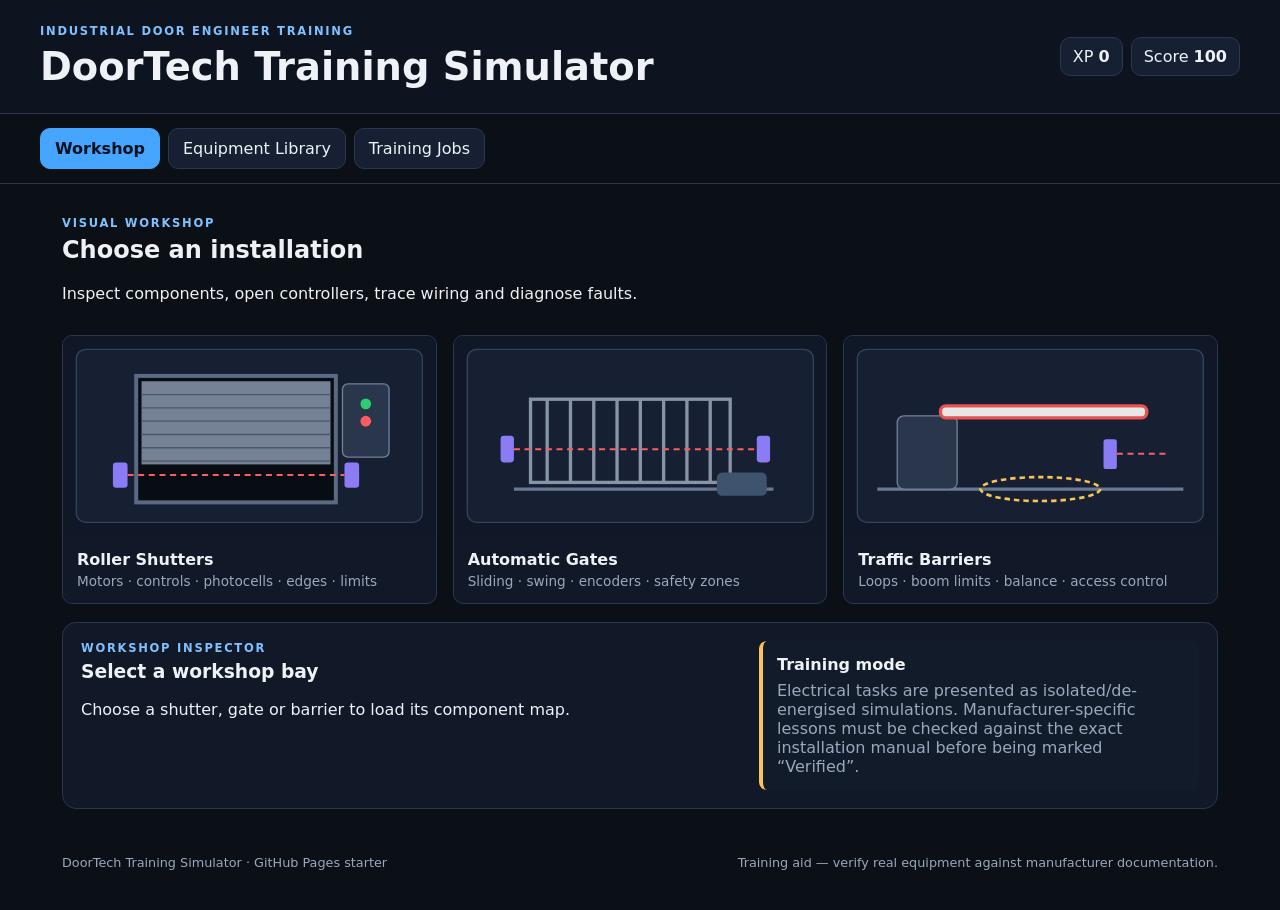
==== index.html @ 141a3319 "Add files via upload" ====
<!doctype html>
<html lang="en">
<head>
  <meta charset="utf-8">
  <meta name="viewport" content="width=device-width,initial-scale=1">
  <meta name="theme-color" content="#111827">
  <title>DoorTech Training Simulator</title>
  <link rel="stylesheet" href="css/main.css">
</head>
<body>
<header class="topbar">
  <div>
    <div class="eyebrow">INDUSTRIAL DOOR ENGINEER TRAINING</div>
    <h1>DoorTech Training Simulator</h1>
  </div>
  <div class="stats">
    <span>XP <b id="xp">0</b></span>
    <span>Score <b id="score">100</b></span>
  </div>
</header>

<nav class="tabs" aria-label="Main navigation">
  <button class="tab active" data-view="workshop">Workshop</button>
  <button class="tab" data-view="library">Equipment Library</button>
  <button class="tab" data-view="jobs">Training Jobs</button>
</nav>

<main>
<section id="workshop" class="view active">
  <div class="hero">
    <div>
      <div class="eyebrow">VISUAL WORKSHOP</div>
      <h2>Choose an installation</h2>
      <p>Inspect components, open controllers, trace wiring and diagnose faults.</p>
    </div>
  </div>

  <div class="bay-grid">
    <button class="bay" data-job="roller">
      <svg viewBox="0 0 560 300" role="img" aria-label="Industrial roller shutter">
        <rect x="20" y="20" width="520" height="260" rx="14" class="wall"/>
        <rect x="110" y="60" width="300" height="190" class="opening"/>
        <rect x="118" y="68" width="284" height="125" class="curtain"/>
        <g class="slats">
          <path d="M118 88H402M118 108H402M118 128H402M118 148H402M118 168H402M118 188H402"/>
        </g>
        <rect x="420" y="72" width="70" height="110" rx="8" class="control"/>
        <circle cx="455" cy="102" r="8" class="green"/>
        <circle cx="455" cy="128" r="8" class="red"/>
        <rect x="75" y="190" width="22" height="38" rx="5" class="sensor"/>
        <rect x="423" y="190" width="22" height="38" rx="5" class="sensor"/>
        <path d="M97 209H423" class="beam"/>
      </svg>
      <div class="bay-copy"><strong>Roller Shutters</strong><span>Motors · controls · photocells · edges · limits</span></div>
    </button>

    <button class="bay" data-job="gate">
      <svg viewBox="0 0 560 300" role="img" aria-label="Sliding gate">
        <rect x="20" y="20" width="520" height="260" rx="14" class="wall"/>
        <path d="M90 230H480" class="ground"/>
        <g class="gate">
          <rect x="115" y="95" width="300" height="125"/>
          <path d="M140 95V220M175 95V220M210 95V220M245 95V220M280 95V220M315 95V220M350 95V220M385 95V220"/>
        </g>
        <rect x="395" y="205" width="75" height="35" rx="8" class="motor"/>
        <rect x="70" y="150" width="20" height="40" rx="5" class="sensor"/>
        <rect x="455" y="150" width="20" height="40" rx="5" class="sensor"/>
        <path d="M90 170H455" class="beam"/>
      </svg>
      <div class="bay-copy"><strong>Automatic Gates</strong><span>Sliding · swing · encoders · safety zones</span></div>
    </button>

    <button class="bay" data-job="barrier">
      <svg viewBox="0 0 560 300" role="img" aria-label="Traffic barrier">
        <rect x="20" y="20" width="520" height="260" rx="14" class="wall"/>
        <path d="M50 230H510" class="ground"/>
        <rect x="80" y="120" width="90" height="110" rx="10" class="control"/>
        <rect x="145" y="105" width="310" height="18" rx="8" class="boom"/>
        <rect x="390" y="155" width="20" height="45" rx="4" class="sensor"/>
        <path d="M410 177H490" class="beam"/>
        <ellipse cx="295" cy="230" rx="90" ry="18" class="loop"/>
      </svg>
      <div class="bay-copy"><strong>Traffic Barriers</strong><span>Loops · boom limits · balance · access control</span></div>
    </button>
  </div>

  <div class="panel two-col">
    <div>
      <div class="eyebrow">WORKSHOP INSPECTOR</div>
      <h3 id="inspect-title">Select a workshop bay</h3>
      <p id="inspect-copy">Choose a shutter, gate or barrier to load its component map.</p>
      <div id="component-buttons" class="component-buttons"></div>
    </div>
    <div class="callout">
      <strong>Training mode</strong>
      <p>Electrical tasks are presented as isolated/de-energised simulations. Manufacturer-specific lessons must be checked against the exact installation manual before being marked “Verified”.</p>
    </div>
  </div>
</section>

<section id="library" class="view">
  <div class="section-head">
    <div><div class="eyebrow">SEARCHABLE CATALOGUE</div><h2>Equipment Library</h2></div>
    <input id="equipment-search" type="search" placeholder="Search make, model or product type…">
  </div>
  <div class="filters">
    <select id="manufacturer-filter"><option value="">All manufacturers</option></select>
    <select id="type-filter"><option value="">All equipment</option></select>
    <label class="check"><input id="verified-filter" type="checkbox"> Verified records only</label>
  </div>
  <div id="equipment-grid" class="equipment-grid"></div>
</section>

<section id="jobs" class="view">
  <div class="section-head">
    <div><div class="eyebrow">INTERACTIVE TRAINING</div><h2>Training Jobs</h2></div>
  </div>
  <div id="job-grid" class="job-grid"></div>

  <div id="simulator" class="simulator hidden">
    <div class="sim-head">
      <div><div class="eyebrow" id="sim-code"></div><h2 id="sim-title"></h2></div>
      <button id="close-sim" class="secondary">Close job</button>
    </div>
    <div class="sim-layout">
      <div class="visual-panel">
        <svg id="shutter-sim" viewBox="0 0 660 420" aria-label="Roller shutter simulation">
          <rect x="25" y="25" width="610" height="370" rx="18" class="wall"/>
          <rect x="105" y="78" width="340" height="250" class="opening"/>
          <g id="sim-curtain">
            <rect x="114" y="87" width="322" height="170" class="curtain"/>
            <g class="slats"><path d="M114 110H436M114 135H436M114 160H436M114 185H436M114 210H436M114 235H436"/></g>
          </g>
          <rect x="475" y="90" width="105" height="150" rx="10" class="control"/>
          <text x="527" y="120" text-anchor="middle" class="svgtext">CONTROL</text>
          <circle cx="527" cy="150" r="10" class="green"/>
          <circle cx="527" cy="183" r="10" class="red"/>
          <rect x="70" y="272" width="25" height="48" rx="5" class="sensor"/>
          <rect x="450" y="272" width="25" height="48" rx="5" class="sensor"/>
          <path id="sim-beam" d="M95 296H450" class="beam"/>
          <rect x="114" y="254" width="322" height="12" rx="4" class="edge"/>
        </svg>
        <div class="sim-controls">
          <button id="cmd-open">OPEN</button>
          <button id="cmd-stop">STOP</button>
          <button id="cmd-close">CLOSE</button>
          <button id="break-beam" class="secondary">Obstruct photocell</button>
        </div>
      </div>

      <div class="task-panel">
        <div id="task-copy"></div>
        <div id="wiring-puzzle"></div>
        <div id="sim-result" class="result"></div>
      </div>
    </div>
  </div>
</section>
</main>

<footer>
  <span>DoorTech Training Simulator · GitHub Pages starter</span>
  <span>Training aid — verify real equipment against manufacturer documentation.</span>
</footer>

<script src="js/app.js"></script>
</body>
</html>
---- css/main.css ----
:root{
 --bg:#0b0f16;--panel:#111827;--card:#172033;--line:#2b374d;--text:#eef2f7;--muted:#9aa8bd;
 --accent:#46a6ff;--good:#2ecc71;--bad:#ff5b62;--warn:#f8c555;--purple:#8b7cf6
}
*{box-sizing:border-box}body{margin:0;font-family:Inter,ui-sans-serif,system-ui,-apple-system,Segoe UI,sans-serif;background:var(--bg);color:var(--text)}
button,input,select{font:inherit}.topbar{display:flex;justify-content:space-between;gap:18px;align-items:center;padding:24px max(20px,calc((100% - 1200px)/2));border-bottom:1px solid var(--line);background:#0d1420}
h1,h2,h3,p{margin-top:0}h1{font-size:clamp(1.5rem,3vw,2.4rem);margin-bottom:0}.eyebrow{font-size:.72rem;letter-spacing:.15em;color:#7fc1ff;font-weight:800;margin-bottom:6px}
.stats{display:flex;gap:8px;flex-wrap:wrap}.stats span{background:var(--card);border:1px solid var(--line);padding:9px 12px;border-radius:10px}
.tabs{display:flex;gap:8px;padding:14px max(20px,calc((100% - 1200px)/2));border-bottom:1px solid var(--line);overflow:auto}
button,.tab{border:1px solid var(--line);background:var(--card);color:var(--text);border-radius:10px;padding:10px 14px;cursor:pointer;transition:.15s}
button:hover{border-color:var(--accent)}button.active,.tab.active{background:var(--accent);color:#06111f;border-color:var(--accent);font-weight:800}.secondary{background:transparent}
main{max-width:1200px;margin:auto;padding:22px}.view{display:none}.view.active{display:block}.hero{padding:10px 0 16px}
.bay-grid{display:grid;grid-template-columns:repeat(3,1fr);gap:16px}.bay{padding:0;overflow:hidden;text-align:left;background:var(--panel)}.bay svg{display:block;width:100%;background:#101827}.bay-copy{display:flex;flex-direction:column;gap:4px;padding:14px}.bay-copy span{color:var(--muted);font-size:.85rem}
.wall{fill:#172033;stroke:#33425d;stroke-width:2}.opening{fill:#080d14;stroke:#5a6a83;stroke-width:6}.curtain{fill:#758196}.slats{fill:none;stroke:#4b5669;stroke-width:2}.control{fill:#29364b;stroke:#71809a;stroke-width:2}.green{fill:#2ecc71}.red{fill:#ff5b62}.sensor{fill:#8b7cf6}.beam{stroke:#ff5b62;stroke-width:3;stroke-dasharray:9 7}.ground{stroke:#687891;stroke-width:5}.gate{fill:none;stroke:#8793a6;stroke-width:5}.motor{fill:#3e536d}.boom{fill:#e7e7e7;stroke:#e65353;stroke-width:5}.loop{fill:none;stroke:#f8c555;stroke-width:4;stroke-dasharray:8 6}.edge{fill:#f8c555}.svgtext{fill:#fff;font-size:14px}
.panel{background:var(--panel);border:1px solid var(--line);border-radius:14px;padding:18px;margin-top:18px}.two-col{display:grid;grid-template-columns:1.2fr .8fr;gap:18px}.callout{background:#121b29;border-left:4px solid var(--warn);padding:14px;border-radius:8px}.callout p{color:var(--muted);margin:7px 0 0}
.component-buttons{display:flex;flex-wrap:wrap;gap:8px}.section-head{display:flex;justify-content:space-between;align-items:end;gap:16px;margin-bottom:14px}.section-head input{width:min(420px,100%);background:var(--panel);border:1px solid var(--line);color:var(--text);padding:11px 13px;border-radius:10px}
.filters{display:flex;flex-wrap:wrap;gap:10px;margin-bottom:16px}.filters select{background:var(--panel);border:1px solid var(--line);color:var(--text);padding:10px;border-radius:9px}.check{display:flex;align-items:center;gap:8px;color:var(--muted)}
.equipment-grid,.job-grid{display:grid;grid-template-columns:repeat(3,1fr);gap:14px}.equipment-card,.job-card{background:var(--panel);border:1px solid var(--line);border-radius:14px;padding:15px}.equipment-card h3,.job-card h3{margin-bottom:7px}.meta{display:flex;gap:6px;flex-wrap:wrap;margin:9px 0}.pill{font-size:.72rem;background:#202c40;border:1px solid #35435b;color:#bfcee2;padding:4px 7px;border-radius:999px}.pill.verified{border-color:#2d8152;color:#71dda0}.equipment-card p,.job-card p{color:var(--muted);font-size:.88rem}.empty{color:var(--muted);padding:30px;text-align:center;border:1px dashed var(--line);border-radius:12px}
.simulator{margin-top:22px;border-top:1px solid var(--line);padding-top:20px}.hidden{display:none!important}.sim-head{display:flex;justify-content:space-between;gap:15px}.sim-layout{display:grid;grid-template-columns:1.1fr .9fr;gap:18px}.visual-panel,.task-panel{background:var(--panel);border:1px solid var(--line);border-radius:14px;padding:14px}.visual-panel svg{width:100%;display:block}.sim-controls{display:flex;flex-wrap:wrap;gap:8px;margin-top:10px}.wire-grid,.term-grid{display:grid;grid-template-columns:repeat(2,1fr);gap:8px;margin:10px 0}.wire.active,.terminal.active{border-color:var(--accent);outline:2px solid #1d4f79}.terminal{min-height:62px;text-align:left}.terminal small{display:block;color:var(--muted);margin-top:3px}.dot{display:inline-block;width:15px;height:15px;border-radius:50%;vertical-align:-2px;margin-right:7px;border:1px solid #888}.brown{background:#795548}.blue{background:#2274df}.greenwire{background:#24a35a}.black{background:#050505}.grey{background:#999}.result{margin-top:12px;padding:12px;border-radius:9px}.result.good{border-left:4px solid var(--good);background:#11251b}.result.bad{border-left:4px solid var(--bad);background:#2a1519}.result.info{border-left:4px solid var(--accent);background:#102238}
footer{max-width:1200px;margin:auto;padding:24px 22px 40px;color:var(--muted);display:flex;justify-content:space-between;gap:20px;font-size:.8rem}
@media(max-width:850px){.bay-grid,.equipment-grid,.job-grid,.sim-layout,.two-col{grid-template-columns:1fr}.section-head{align-items:stretch;flex-direction:column}.section-head input{width:100%}.topbar{align-items:flex-start;flex-direction:column}.bay svg{max-height:260px}footer{flex-direction:column}}
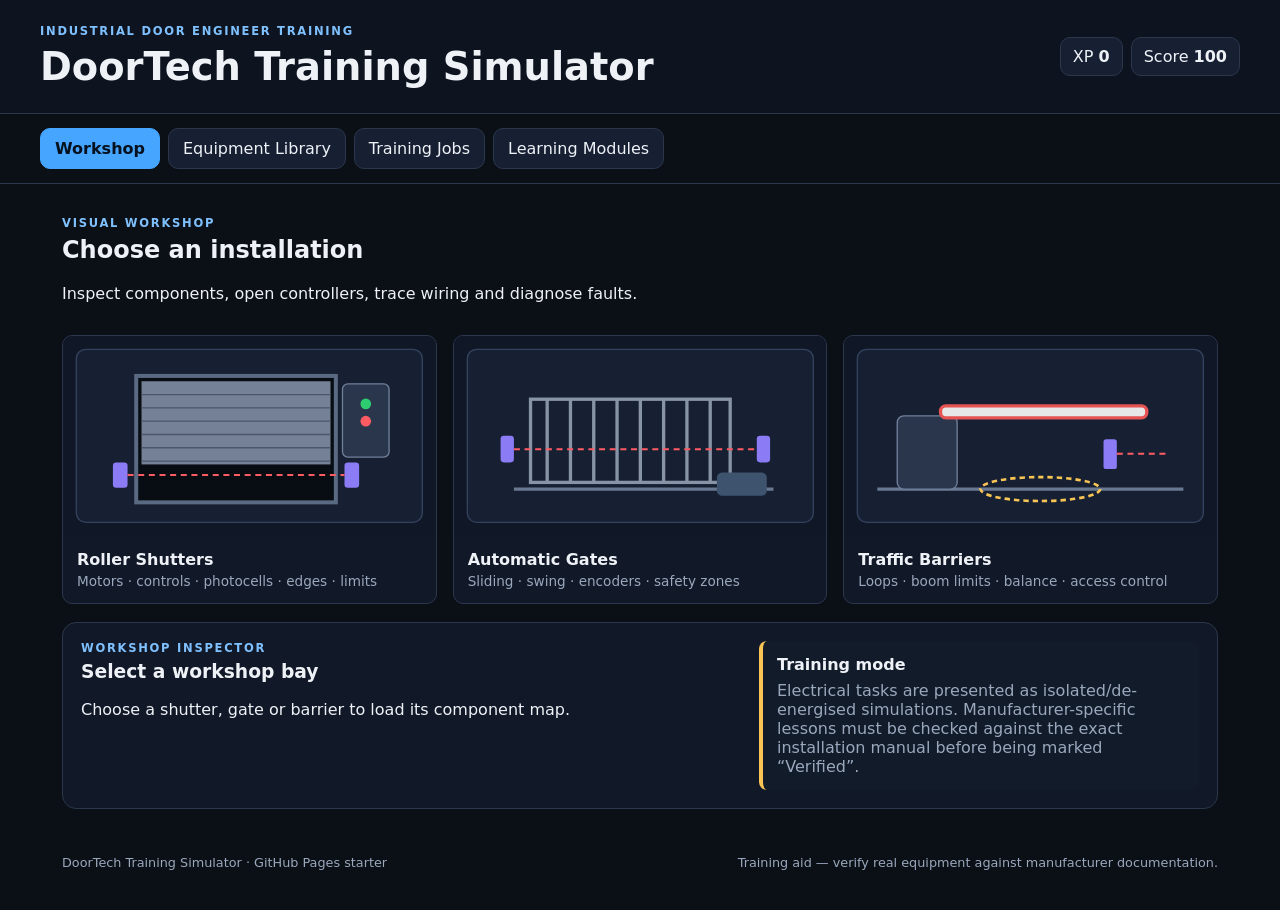
==== commit f77e26c9: "Link learning modules from the training simulator navigation" ====
--- a/index.html
+++ b/index.html
@@ -23,6 +23,7 @@
   <button class="tab active" data-view="workshop">Workshop</button>
   <button class="tab" data-view="library">Equipment Library</button>
   <button class="tab" data-view="jobs">Training Jobs</button>
+  <a class="tab" href="modules.html" style="text-decoration:none;white-space:nowrap">Learning Modules</a>
 </nav>
 
 <main>
